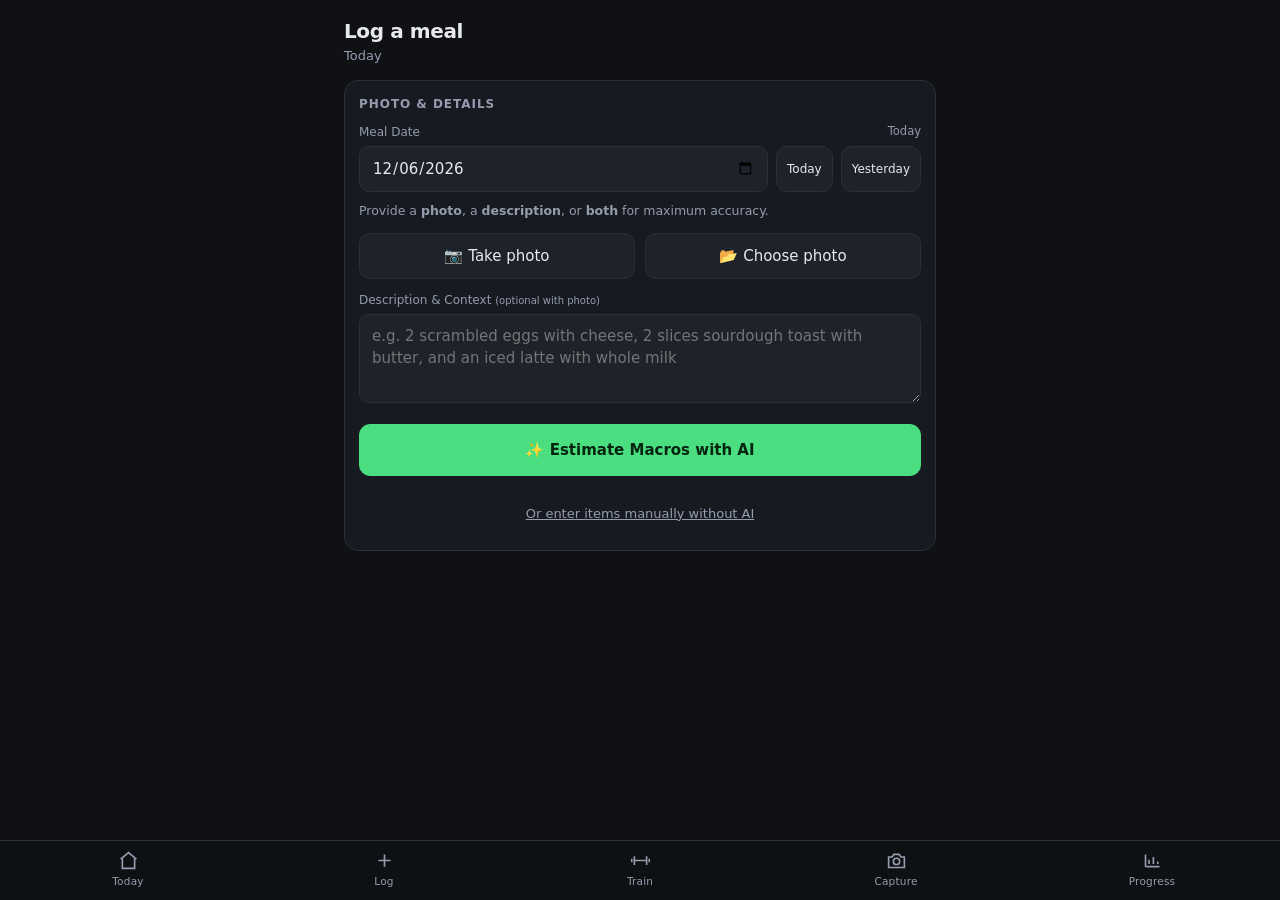
==== static/log.html @ 8b2bbb2f "feat(meals): allow logging, duplicating, and editing meals for past dates" ====
<!DOCTYPE html>
<html lang="en">
<head>
<meta charset="utf-8">
<meta name="viewport" content="width=device-width, initial-scale=1, viewport-fit=cover">
<meta name="theme-color" content="#0f1115">
<title>Log a meal &middot; LocalPulse</title>
<link rel="manifest" href="/manifest.webmanifest">
<link rel="apple-touch-icon" href="/static/icons/apple-touch-icon.png">
<link rel="icon" href="/static/icons/favicon-32.png" sizes="32x32">
<meta name="apple-mobile-web-app-capable" content="yes">
<meta name="apple-mobile-web-app-status-bar-style" content="black-translucent">
<meta name="apple-mobile-web-app-title" content="LocalPulse">
<meta name="mobile-web-app-capable" content="yes">
<link rel="stylesheet" href="/static/css/app.css">
</head>
<body>
<div class="wrap">
  <header class="top">
    <div><h1>Log a meal</h1><div class="date" id="today"></div></div>
  </header>

  <div id="health" class="banner hidden"></div>

  <!-- STEP 1: capture, describe, or both -->
  <section class="card" id="step-capture">
    <h2>Photo &amp; Details</h2>
    <div class="field" style="margin-bottom:14px">
      <label for="meal-date" style="display:flex;justify-content:space-between;align-items:center">
        <span>Meal Date</span>
        <span id="meal-date-badge" class="muted" style="font-size:11.5px;font-weight:normal">Today</span>
      </label>
      <div style="display:flex;gap:8px;align-items:center">
        <input type="date" id="meal-date" style="flex:1">
        <button type="button" class="btn" id="btn-date-today" style="flex:none;font-size:12px;padding:0 10px">Today</button>
        <button type="button" class="btn" id="btn-date-yesterday" style="flex:none;font-size:12px;padding:0 10px">Yesterday</button>
      </div>
    </div>
    <p class="muted" style="font-size:12.5px;margin:-4px 0 12px">
      Provide a <b>photo</b>, a <b>description</b>, or <b>both</b> for maximum accuracy.
    </p>

    <!-- Hidden file inputs -->
    <input type="file" id="file" accept="image/*" capture="environment" class="hidden">
    <input type="file" id="file-lib" accept="image/*" class="hidden">

    <!-- Selected photo thumbnail with remove button -->
    <div id="intake-photo-box" class="hidden" style="position:relative;margin-bottom:12px">
      <img id="intake-photo-thumb" alt="Selected meal photo" style="width:100%;max-height:220px;object-fit:cover;border-radius:10px;border:1px solid var(--line);display:block">
      <button type="button" id="btn-remove-photo" style="position:absolute;top:8px;right:8px;background:rgba(0,0,0,.75);color:#fff;border:0;border-radius:50%;width:28px;height:28px;cursor:pointer;font-size:17px;line-height:1;display:flex;align-items:center;justify-content:center" title="Remove photo">&times;</button>
    </div>

    <!-- Photo intake buttons -->
    <div class="btn-row" id="photo-btns-row" style="margin-bottom:12px">
      <button type="button" class="btn" id="btn-camera">&#128247; Take photo</button>
      <button type="button" class="btn" id="btn-library">&#128194; Choose photo</button>
    </div>

    <div class="field" style="margin-bottom:14px">
      <label for="meal-description">Description &amp; Context <small class="muted">(optional with photo)</small></label>
      <textarea id="meal-description" rows="3" placeholder="e.g. 2 scrambled eggs with cheese, 2 slices sourdough toast with butter, and an iced latte with whole milk" style="width:100%;resize:vertical;font-family:inherit"></textarea>
    </div>

    <button type="button" class="btn btn-primary full" id="btn-analyze-ai" style="padding:14px;font-size:15px">&#x2728; Estimate Macros with AI</button>

    <div style="text-align:center;margin-top:14px">
      <button type="button" id="btn-manual" style="background:none;border:0;color:var(--muted);text-decoration:underline;cursor:pointer;font-size:13px;padding:4px">
        Or enter items manually without AI
      </button>
    </div>
  </section>

  <!-- STEP 2: analysing -->
  <section class="card hidden center" id="step-loading">
    <div class="spinner"></div>
    <div id="loading-text">Analysing your meal&hellip;</div>
    <div class="muted" style="font-size:12px;margin-top:6px" id="loading-sub">
      A cold model load can take a minute the first time.
    </div>
  </section>

  <!-- STEP 3: review + edit before committing -->
  <section class="hidden" id="step-review">
    <div class="card">
      <h2>Review &amp; adjust</h2>
      <img id="preview" alt="Meal photo" class="hidden"
           style="width:100%;border-radius:11px;margin-bottom:12px;max-height:230px;object-fit:cover">
      <div class="field">
        <label for="meal-name">Meal name</label>
        <input id="meal-name" placeholder="Meal">
      </div>
      <div class="field">
        <label for="meal-type">Meal type</label>
        <select id="meal-type">
          <option value="breakfast">Breakfast</option>
          <option value="lunch">Lunch</option>
          <option value="dinner">Dinner</option>
          <option value="snack">Snack</option>
          <option value="other">Other</option>
        </select>
      <div class="field">
        <label for="review-meal-date" style="display:flex;justify-content:space-between;align-items:center">
          <span>Meal Date</span>
          <span id="review-date-badge" class="muted" style="font-size:11.5px;font-weight:normal">Today</span>
        </label>
        <div style="display:flex;gap:8px;align-items:center">
          <input type="date" id="review-meal-date" style="flex:1">
          <button type="button" class="btn" id="btn-review-date-today" style="flex:none;font-size:12px;padding:0 10px">Today</button>
          <button type="button" class="btn" id="btn-review-date-yesterday" style="flex:none;font-size:12px;padding:0 10px">Yesterday</button>
        </div>
      </div>
      <div id="model-notes" class="banner hidden"></div>
    </div>

    <div class="card">
      <div style="display:flex;align-items:center;justify-content:space-between">
        <h2>Items</h2>
        <span id="items-source-badge" class="muted hidden" style="font-size:11px;background:var(--surface-2);border:1px solid var(--line);border-radius:6px;padding:2px 8px">AI Analyzed</span>
      </div>

      <!-- AI Confidence Rating Explanation Banner -->
      <div id="confidence-explainer" class="conf-info-box hidden" role="region" aria-label="AI Confidence Explanation">
        <div style="display:flex;align-items:flex-start;gap:10px">
          <span style="font-size:16px;line-height:1.2">ℹ️</span>
          <div style="flex:1">
            <strong style="color:var(--text);font-size:12.5px;display:block;margin-bottom:3px">What do the High / Medium / Low badges mean?</strong>
            <p style="font-size:12px;color:var(--muted);margin:0 0 8px;line-height:1.4">
              These indicate the AI's <strong>visual recognition certainty</strong> in identifying the ingredient and estimating portion size from your photo &mdash; <strong>not</strong> the healthiness or food quality.
            </p>
            <div class="conf-legend">
              <span class="legend-item"><span class="chip high" style="font-size:9px;padding:1px 5px">High</span> Clear item &amp; distinct size</span>
              <span class="legend-item"><span class="chip medium" style="font-size:9px;padding:1px 5px">Medium</span> Standard dish, approximate portion</span>
              <span class="legend-item"><span class="chip low" style="font-size:9px;padding:1px 5px">Low</span> Mixed/hidden ingredients &mdash; check grams</span>
            </div>
          </div>
        </div>
      </div>

      <div id="items"></div>
      <button class="full" id="btn-add-item">+ Add item</button>
    </div>

    <div class="card">
      <h2>Total</h2>
      <div class="kcal">
        <span class="big" id="t-kcal">0</span>
        <span class="of">kcal</span>
      </div>
      <div class="macros">
        <div class="macro p"><div class="label">Protein</div><div class="val"><span id="t-pro">0</span><span>g</span></div></div>
        <div class="macro c"><div class="label">Carbs</div><div class="val"><span id="t-car">0</span><span>g</span></div></div>
        <div class="macro f"><div class="label">Fat</div><div class="val"><span id="t-fat">0</span><span>g</span></div></div>
      </div>
      <div class="btn-row" style="margin-top:16px">
        <button id="btn-cancel">Discard</button>
        <button class="btn-primary" id="btn-save">Save meal</button>
      </div>
    </div>
  </section>
</div>

<nav class="bottom">
  <a href="/"><svg viewBox="0 0 24 24"><path d="M3 10.5 12 3l9 7.5"/><path d="M5 9.5V21h14V9.5"/></svg>Today</a>
  <a href="/log"><svg viewBox="0 0 24 24"><path d="M12 5v14M5 12h14"/></svg>Log</a>
  <a href="/workout"><svg viewBox="0 0 24 24"><path d="M2 10v4M22 10v4M5 7v10M19 7v10M5 12h14"/></svg>Train</a>
  <a href="/capture"><svg viewBox="0 0 24 24"><path d="M3 8h4l2-3h6l2 3h4v12H3z"/><circle cx="12" cy="13" r="3.6"/></svg>Capture</a>
  <a href="/progress"><svg viewBox="0 0 24 24"><path d="M4 19V5M4 19h16"/><path d="M8 16v-5M13 16V8M18 16v-3"/></svg>Progress</a>
</nav>
<script type="module" src="/static/js/log.js?v=20260928"></script>
</body>
</html>
---- static/css/app.css ----
/* Mobile-first, dark, no external dependencies (works with no internet). */
:root {
  --bg: #0f1115;
  --surface: #171a21;
  --surface-2: #1e222b;
  --line: #2a2f3a;
  --text: #e7e9ee;
  --muted: #949cad;
  --accent: #4ade80;
  --accent-dim: #1c3b2a;
  --protein: #60a5fa;
  --carbs: #fbbf24;
  --fat: #f472b6;
  --danger: #f87171;
  --radius: 14px;
  --tap: 46px; /* minimum comfortable touch target */
}

* { box-sizing: border-box; -webkit-tap-highlight-color: transparent; }

img { max-width: 100%; height: auto; }

body {
  margin: 0;
  background: var(--bg);
  color: var(--text);
  font: 15px/1.5 system-ui, -apple-system, "Segoe UI", Roboto, sans-serif;
  padding-bottom: calc(76px + env(safe-area-inset-bottom));
  overscroll-behavior-y: contain;
}

.wrap { max-width: 620px; margin: 0 auto; padding: 16px 14px 8px; }

header.top {
  display: flex; align-items: center; justify-content: space-between;
  gap: 10px; margin-bottom: 14px; flex-wrap: wrap;
}
header.top h1 { font-size: 20px; margin: 0; letter-spacing: -0.02em; }
header.top .date { color: var(--muted); font-size: 13px; }

.card {
  background: var(--surface);
  border: 1px solid var(--line);
  border-radius: var(--radius);
  padding: 14px;
  margin-bottom: 12px;
}
.card h2 {
  font-size: 12px; text-transform: uppercase; letter-spacing: 0.08em;
  color: var(--muted); margin: 0 0 10px;
}

/* --- calorie headline --- */
.kcal { display: flex; align-items: baseline; gap: 8px; }
.kcal .big { font-size: 40px; font-weight: 650; letter-spacing: -0.03em; }
.kcal .of { color: var(--muted); font-size: 15px; }
.kcal .left { margin-left: auto; font-size: 13px; color: var(--muted); text-align: right; }
.kcal .left b { display: block; color: var(--text); font-size: 17px; }

.bar { height: 8px; background: var(--surface-2); border-radius: 99px; overflow: hidden; margin-top: 10px; }
.bar > i { display: block; height: 100%; background: var(--accent); border-radius: 99px; transition: width .35s ease; }
.bar.over > i { background: var(--danger); }

/* --- macros --- */
.macros { display: grid; grid-template-columns: repeat(3, 1fr); gap: 10px; margin-top: 14px; }
.macro .label { font-size: 11px; color: var(--muted); text-transform: uppercase; letter-spacing: .06em; }
.macro .val { font-size: 17px; font-weight: 600; margin: 2px 0 5px; }
.macro .val span { font-size: 12px; color: var(--muted); font-weight: 400; }
.macro .bar { height: 5px; margin-top: 0; }
.macro.p .bar > i { background: var(--protein); }
.macro.c .bar > i { background: var(--carbs); }
.macro.f .bar > i { background: var(--fat); }

/* --- chart --- */
.chart { display: flex; align-items: flex-end; gap: 3px; height: 92px; }
.chart .col { flex: 1; display: flex; flex-direction: column; justify-content: flex-end; height: 100%; gap: 3px; }
.chart .col i { display: block; background: var(--accent-dim); border-radius: 3px 3px 0 0; min-height: 2px; }
.chart .col.has i { background: var(--accent); }
.chart .col.over i { background: var(--danger); }
.chart .col em { font-style: normal; font-size: 9px; color: var(--muted); text-align: center; }
.chart-foot { display: flex; justify-content: space-between; color: var(--muted); font-size: 12px; margin-top: 10px; }

/* --- meal list --- */
.meal { border-top: 1px solid var(--line); padding: 11px 0; display: flex; gap: 11px; align-items: center; }
.meal:first-of-type { border-top: 0; }
.meal img { width: 48px; height: 48px; border-radius: 9px; object-fit: cover; flex: none; background: var(--surface-2); }
.meal .info { flex: 1; min-width: 0; }
.meal .info b { display: block; font-weight: 550; white-space: nowrap; overflow: hidden; text-overflow: ellipsis; }
.meal .info small {
  color: var(--muted); font-size: 12px;
  display: block; white-space: nowrap; overflow: hidden; text-overflow: ellipsis;
}
.meal .thumb-none {
  width: 48px; height: 48px; border-radius: 9px; flex: none;
  background: var(--surface-2); display: flex; align-items: center;
  justify-content: center; font-size: 20px; filter: grayscale(.35); opacity: .85;
}
.meal .kc { font-weight: 600; font-variant-numeric: tabular-nums; }
.meal .del {
  background: none; border: 0; color: var(--muted); font-size: 20px;
  width: 34px; height: 34px; cursor: pointer; flex: none;
}
.meal .del:active { color: var(--danger); }

/* --- buttons --- */
button, .btn {
  font: inherit; border-radius: 11px; border: 1px solid var(--line);
  background: var(--surface-2); color: var(--text);
  min-height: var(--tap); padding: 0 16px; cursor: pointer;
  display: inline-flex; align-items: center; justify-content: center; gap: 8px;
  text-decoration: none;
}
button:active, .btn:active { transform: scale(.985); }
button:disabled { opacity: .5; cursor: not-allowed; }
.btn-primary { background: var(--accent); border-color: var(--accent); color: #06240f; font-weight: 600; }
.btn-danger { color: var(--danger); }
.btn-row { display: flex; gap: 10px; }
.btn-row > * { flex: 1; }
.full { width: 100%; }

/* --- forms --- */
input, select, textarea {
  font: inherit; width: 100%; background: var(--surface-2); color: var(--text);
  border: 1px solid var(--line); border-radius: 10px; padding: 10px 12px;
  min-height: var(--tap);
}
input:focus, select:focus, textarea:focus { outline: 2px solid var(--accent); outline-offset: -1px; }
label { display: block; font-size: 12px; color: var(--muted); margin-bottom: 5px; }
.field { margin-bottom: 12px; }
/* Numeric inputs are narrow and right-aligned so grams/macros stay scannable. */
input[type=number] { text-align: right; font-variant-numeric: tabular-nums; }
input[type=number]::-webkit-outer-spin-button,
input[type=number]::-webkit-inner-spin-button { -webkit-appearance: none; margin: 0; }

/* --- editable item rows --- */
.item { background: var(--surface-2); border: 1px solid var(--line); border-radius: 12px; padding: 11px; margin-bottom: 10px; }
.item .row1 { display: flex; gap: 8px; align-items: center; margin-bottom: 9px; }
.item .row1 input { flex: 1; }
.item .grid { display: grid; grid-template-columns: repeat(5, 1fr); gap: 6px; }
.item .grid label { font-size: 10px; letter-spacing: .04em; }
.item .grid input { padding: 8px 6px; min-height: 40px; font-size: 14px; }
.item .basis { font-size: 11px; color: var(--muted); margin-top: 8px; line-height: 1.4; }
.chip {
  font-size: 10px; padding: 3px 7px; border-radius: 99px; text-transform: uppercase;
  letter-spacing: .05em; background: var(--surface); border: 1px solid var(--line); color: var(--muted);
}
.chip.low { color: var(--danger); border-color: #4a2626; }
.chip.high { color: var(--accent); border-color: var(--accent-dim); }
.chip[role="button"] {
  cursor: pointer;
  user-select: none;
  transition: transform 0.1s ease, border-color 0.15s ease, background 0.15s ease;
}
.chip[role="button"]:hover {
  border-color: var(--muted);
  background: var(--surface-2);
}
.chip[role="button"]:active {
  transform: scale(0.95);
}

/* --- AI Confidence Explanation Box --- */
.conf-info-box {
  background: var(--surface-2);
  border: 1px solid var(--line);
  border-radius: 10px;
  padding: 12px;
  margin-bottom: 14px;
}
.conf-legend {
  display: flex;
  flex-wrap: wrap;
  gap: 10px 16px;
  margin-top: 6px;
  font-size: 11px;
  color: var(--muted);
}
.conf-legend .legend-item {
  display: inline-flex;
  align-items: center;
  gap: 5px;
}

/* --- nav --- */
nav.bottom {
  position: fixed; left: 0; right: 0; bottom: 0; z-index: 50;
  display: grid; grid-template-columns: repeat(5, 1fr);
  background: rgba(15,17,21,.94); backdrop-filter: blur(12px);
  border-top: 1px solid var(--line);
  padding-bottom: env(safe-area-inset-bottom);
}
nav.bottom a {
  padding: 9px 0 10px; text-align: center; text-decoration: none;
  color: var(--muted); font-size: 10.5px; letter-spacing: .02em;
}
nav.bottom a svg { display: block; margin: 0 auto 3px; width: 21px; height: 21px; stroke: currentColor; fill: none; stroke-width: 1.9; }
nav.bottom a.active { color: var(--accent); }

/* --- banners --- */
.banner {
  border-radius: 11px; padding: 11px 13px; margin-bottom: 12px; font-size: 13px;
  border: 1px solid var(--line); background: var(--surface); line-height: 1.45;
}
.banner.warn { border-color: #4a3a1a; background: #221c10; color: #f4d58a; }
.banner.err { border-color: #4a2626; background: #241414; color: #f9b4b4; }
.banner code { background: rgba(255,255,255,.08); padding: 1px 5px; border-radius: 4px; font-size: 12px; }
.hidden { display: none !important; }
.muted { color: var(--muted); }
.empty { color: var(--muted); text-align: center; padding: 26px 10px; font-size: 14px; }
.center { text-align: center; }

/* --- spinner --- */
.spinner {
  width: 30px; height: 30px; border: 3px solid var(--line);
  border-top-color: var(--accent); border-radius: 50%;
  animation: spin .8s linear infinite; margin: 0 auto 12px;
}
@keyframes spin { to { transform: rotate(360deg); } }

/* --- toast --- */
#toast {
  position: fixed; left: 50%; bottom: 92px; transform: translateX(-50%) translateY(14px);
  background: var(--surface-2); border: 1px solid var(--line); color: var(--text);
  padding: 11px 17px; border-radius: 11px; font-size: 14px; z-index: 100;
  opacity: 0; pointer-events: none; transition: all .22s ease; max-width: 90vw; text-align: center;
}
#toast.show { opacity: 1; transform: translateX(-50%) translateY(0); }
#toast.err { border-color: #4a2626; color: #f9b4b4; }

/* ============ camera ============ */
body.cam { padding: 0; background: #000; overflow: hidden; }
.stage { position: fixed; inset: 0; background: #000; }
.stage video, .stage img.ghost, .stage canvas.grid {
  position: absolute; inset: 0; width: 100%; height: 100%; object-fit: cover;
}
.stage img.ghost { opacity: .35; pointer-events: none; z-index: 2; }
.stage .guides { position: absolute; inset: 0; z-index: 3; pointer-events: none; }
.stage .guides span { position: absolute; background: rgba(255,255,255,.22); }
.stage .guides span.v { top: 0; bottom: 0; width: 1px; }
.stage .guides span.h { left: 0; right: 0; height: 1px; }

.cam-top {
  position: absolute; top: 0; left: 0; right: 0; z-index: 10;
  padding: calc(12px + env(safe-area-inset-top)) 14px 12px;
  background: linear-gradient(rgba(0,0,0,.72), transparent);
  display: flex; align-items: center; gap: 10px;
}
.cam-top .pose { font-weight: 600; font-size: 16px; color: #fff; }
.cam-top .sub { font-size: 11.5px; color: rgba(255,255,255,.62); }
.cam-top a.x { margin-left: auto; color: #fff; text-decoration: none; font-size: 26px; line-height: 1; padding: 4px 8px; }

.cam-bottom {
  position: absolute; bottom: 0; left: 0; right: 0; z-index: 10;
  padding: 16px 18px calc(20px + env(safe-area-inset-bottom));
  background: linear-gradient(transparent, rgba(0,0,0,.8) 42%);
}
.opacity-row { display: flex; align-items: center; gap: 11px; margin-bottom: 16px; color: #fff; font-size: 11.5px; }
.opacity-row input[type=range] {
  flex: 1; min-height: 0; padding: 0; background: none; border: 0;
  -webkit-appearance: none; appearance: none; height: 26px;
}
.opacity-row input[type=range]::-webkit-slider-runnable-track { height: 3px; background: rgba(255,255,255,.35); border-radius: 99px; }
.opacity-row input[type=range]::-webkit-slider-thumb {
  -webkit-appearance: none; width: 24px; height: 24px; border-radius: 50%;
  background: #fff; margin-top: -10.5px; border: 0;
}
.opacity-row input[type=range]::-moz-range-track { height: 3px; background: rgba(255,255,255,.35); border-radius: 99px; }
.opacity-row input[type=range]::-moz-range-thumb { width: 24px; height: 24px; border-radius: 50%; background: #fff; border: 0; }

.shutter-row { display: flex; align-items: center; justify-content: space-between; }
.shutter {
  width: 74px; height: 74px; border-radius: 50%; background: #fff; border: 4px solid rgba(255,255,255,.35);
  padding: 0; flex: none; min-height: 0;
}
.shutter:active { transform: scale(.93); }
.shutter:disabled { opacity: .55; }
.icon-btn {
  width: 50px; height: 50px; border-radius: 50%; min-height: 0; padding: 0; flex: none;
  background: rgba(255,255,255,.14); border: 0; color: #fff; font-size: 19px;
}
.cam-msg {
  position: absolute; inset: 0; z-index: 20; display: flex; align-items: center; justify-content: center;
  background: rgba(0,0,0,.9); padding: 26px; text-align: center; color: var(--text);
}
.cam-msg .inner { max-width: 340px; }

/* --- photo review & retake overlay --- */
.cam-review {
  position: absolute; inset: 0; z-index: 15; background: #000;
  display: flex; flex-direction: column; justify-content: space-between;
}
.review-top {
  position: absolute; top: 0; left: 0; right: 0; z-index: 2;
  padding: calc(12px + env(safe-area-inset-top)) 14px 12px;
  background: linear-gradient(rgba(0,0,0,.78), transparent);
  display: flex; align-items: center; justify-content: space-between;
}
.review-top .pose { font-weight: 600; font-size: 16px; color: #fff; }
.review-top .sub { font-size: 11.5px; color: rgba(255,255,255,.68); }
.review-preview-wrap {
  position: absolute; inset: 0; display: flex; align-items: center; justify-content: center;
  overflow: hidden; background: #000;
}
.review-img {
  width: 100%; height: 100%; object-fit: cover;
  transition: transform .22s cubic-bezier(0.2, 0, 0, 1);
}
.review-bottom {
  position: absolute; bottom: 0; left: 0; right: 0; z-index: 2;
  padding: 16px 14px calc(20px + env(safe-area-inset-bottom));
  background: linear-gradient(transparent, rgba(0,0,0,.88) 32%);
}
.review-row {
  display: flex; align-items: center; justify-content: space-between; gap: 8px;
}
.review-btn {
  width: auto; height: 46px; border-radius: 12px; padding: 0 12px;
  font-size: 13px; font-weight: 550; display: inline-flex; align-items: center; justify-content: center; gap: 5px;
  background: rgba(255,255,255,.16); backdrop-filter: blur(8px);
  -webkit-backdrop-filter: blur(8px); border: 1px solid rgba(255,255,255,.22); color: #fff;
}
.review-btn:active { background: rgba(255,255,255,.28); transform: scale(.96); }
.btn-keep {
  flex: 1; height: 46px; border-radius: 12px; font-size: 14px; font-weight: 600;
  display: flex; align-items: center; justify-content: center;
}

/* --- transparent countdown for live ghost alignment --- */
.cam-countdown {
  position: absolute; inset: 0; z-index: 25; display: flex; align-items: center; justify-content: center;
  background: transparent; pointer-events: none;
}
.countdown-badge {
  width: 110px; height: 110px; border-radius: 50%;
  background: rgba(0, 0, 0, 0.45); backdrop-filter: blur(4px); -webkit-backdrop-filter: blur(4px);
  border: 3px solid rgba(255, 255, 255, 0.85);
  box-shadow: 0 4px 24px rgba(0, 0, 0, 0.6), inset 0 0 16px rgba(0, 0, 0, 0.3);
  display: flex; align-items: center; justify-content: center;
  animation: countdownPop 1s cubic-bezier(0.175, 0.885, 0.32, 1.275) infinite;
}
.countdown-badge span {
  font-size: 64px; font-weight: 700; color: #fff; line-height: 1;
  text-shadow: 0 2px 10px rgba(0, 0, 0, 0.9);
}
@keyframes countdownPop {
  0% { transform: scale(1.18); opacity: 0.95; }
  50% { transform: scale(1.0); opacity: 1; }
  100% { transform: scale(0.96); opacity: 0.85; }
}
.flash { position: absolute; inset: 0; background: #fff; opacity: 0; z-index: 30; pointer-events: none; }
.flash.fire { animation: flash .35s ease; }
@keyframes flash { 0% { opacity: .85; } 100% { opacity: 0; } }

/* --- progress gallery --- */
.gallery {
  display: grid;
  grid-template-columns: repeat(2, minmax(0, 1fr));
  gap: 10px;
}
.gallery.cols-3 {
  grid-template-columns: repeat(3, minmax(0, 1fr));
}
@media (max-width: 420px) {
  .gallery.cols-3 {
    grid-template-columns: repeat(auto-fit, minmax(100px, 1fr));
  }
}
.gallery figure {
  margin: 0;
  min-width: 0;
  display: flex;
  flex-direction: column;
}
.gallery figure a {
  display: block;
  width: 100%;
  border-radius: 10px;
  overflow: hidden;
  background: var(--surface-2);
}
.gallery img {
  display: block;
  width: 100%;
  aspect-ratio: 3 / 4;
  max-height: min(75vh, 380px);
  object-fit: cover;
  border-radius: 10px;
  background: var(--surface-2);
  border: 1px solid var(--line);
  transition: transform .2s ease, border-color .2s ease;
}
.gallery figure a:hover img {
  border-color: var(--accent);
  transform: scale(1.02);
}
.gallery figcaption {
  font-size: 11.5px;
  color: var(--muted);
  margin-top: 6px;
  display: flex;
  align-items: center;
  justify-content: space-between;
  padding: 0 2px;
  line-height: 1.3;
}
.gallery figcaption span {
  white-space: nowrap;
  overflow: hidden;
  text-overflow: ellipsis;
  text-transform: capitalize;
}
.gallery-placeholder {
  display: flex;
  flex-direction: column;
  align-items: center;
  justify-content: center;
  aspect-ratio: 3 / 4;
  max-height: min(75vh, 380px);
  border-radius: 10px;
  border: 1px dashed var(--line);
  background: rgba(255, 255, 255, 0.02);
  color: var(--muted);
  text-align: center;
  padding: 12px;
  gap: 4px;
}
.gallery-placeholder-icon {
  font-size: 22px;
  line-height: 1;
  opacity: 0.7;
  margin-bottom: 2px;
}
.gallery-placeholder-title {
  font-size: 12px;
  font-weight: 600;
  color: var(--text);
  text-transform: capitalize;
}
.gallery-placeholder-sub {
  font-size: 10.5px;
  color: var(--muted);
}
.btn-rotate-photo {
  background: var(--surface-2); border: 1px solid var(--line); border-radius: 6px;
  color: var(--text); font-size: 13px; width: 26px; height: 24px; cursor: pointer;
  display: inline-flex; align-items: center; justify-content: center; padding: 0; line-height: 1;
  flex: none; margin-left: 6px;
}
.btn-rotate-photo:hover { background: var(--line); }
.btn-rotate-photo:active { transform: scale(0.92); }

/* --- compare slider & panes --- */
.compare {
  position: relative;
  width: 100%;
  aspect-ratio: 3 / 4;
  border-radius: var(--radius);
  overflow: hidden;
  background: var(--surface-2);
  border: 1px solid var(--line);
  user-select: none;
  -webkit-user-select: none;
  touch-action: pan-y;
}
.compare-pane {
  position: absolute;
  inset: 0;
  width: 100%;
  height: 100%;
  overflow: hidden;
}
.compare-pane.after {
  -webkit-clip-path: inset(0 0 0 var(--split, 50%));
  clip-path: inset(0 0 0 var(--split, 50%));
  will-change: clip-path, -webkit-clip-path;
}
.compare img {
  position: absolute;
  inset: 0;
  width: 100%;
  height: 100%;
  object-fit: cover;
  pointer-events: none;
}
.compare-pane.after img {
  transform-origin: center center;
  transform: translate(var(--after-x, 0px), var(--after-y, 0px)) scale(var(--after-scale, 1));
  will-change: transform;
}
.compare.align-mode {
  border-color: var(--accent);
  box-shadow: 0 0 0 1px var(--accent);
}
.align-pan-overlay {
  display: none;
  position: absolute;
  inset: 0;
  z-index: 7;
  touch-action: none;
  cursor: grab;
}
.compare.align-mode .align-pan-overlay {
  display: block;
}
.compare.align-mode .align-pan-overlay:active {
  cursor: grabbing;
}
.compare .handle {
  position: absolute;
  top: 0;
  bottom: 0;
  width: 2px;
  background: #fff;
  left: var(--split, 50%);
  pointer-events: none;
  z-index: 5;
}
.compare .handle::after {
  content: '';
  position: absolute;
  top: 50%;
  left: 50%;
  transform: translate(-50%, -50%);
  width: 32px;
  height: 32px;
  border-radius: 50%;
  background: #fff;
  box-shadow: 0 2px 8px rgba(0,0,0,0.5);
}
.compare input[type=range] {
  position: absolute;
  inset: auto 0 0 0;
  width: 100%;
  opacity: 0;
  height: 100%;
  margin: 0;
  padding: 0;
  min-height: 0;
  cursor: ew-resize;
  z-index: 6;
}
.compare.align-mode input[type=range] {
  pointer-events: none;
}

/* Alignment Toolbar */
.align-toolbar {
  margin-top: 10px;
  background: var(--surface-2);
  border: 1px solid var(--line);
  border-radius: 12px;
  padding: 12px;
}
.align-toolbar-header {
  display: flex;
  align-items: center;
  justify-content: space-between;
  margin-bottom: 10px;
}
.align-toolbar-title {
  font-size: 12px;
  font-weight: 600;
  color: var(--text);
  display: flex;
  align-items: center;
  gap: 6px;
}
.align-badge {
  font-size: 10px;
  background: var(--surface);
  border: 1px solid var(--line);
  padding: 2px 7px;
  border-radius: 99px;
  color: var(--accent);
  font-weight: 600;
}
.align-controls-grid {
  display: grid;
  grid-template-columns: 1fr auto;
  gap: 12px;
  align-items: center;
}
.align-slider-wrap {
  display: flex;
  flex-direction: column;
  gap: 4px;
}
.align-slider-wrap label {
  font-size: 11px;
  color: var(--muted);
  display: flex;
  justify-content: space-between;
  margin-bottom: 2px;
}
.align-slider-row {
  display: flex;
  align-items: center;
  gap: 6px;
}
.align-slider-row input[type=range] {
  flex: 1;
  min-height: 0;
  height: 28px;
  padding: 0;
  background: transparent;
}
.align-step-btn {
  width: 28px;
  height: 28px;
  min-height: 0;
  padding: 0;
  border-radius: 6px;
  font-size: 14px;
  font-weight: 600;
  display: inline-flex;
  align-items: center;
  justify-content: center;
  background: var(--surface);
  border: 1px solid var(--line);
  color: var(--text);
  cursor: pointer;
}
.align-step-btn:active {
  background: var(--line);
  transform: scale(0.94);
}
.align-nudge-pad {
  display: grid;
  grid-template-columns: repeat(3, 30px);
  grid-template-rows: repeat(3, 30px);
  gap: 3px;
  justify-items: center;
  align-items: center;
}
.nudge-btn {
  width: 30px;
  height: 30px;
  min-height: 0;
  padding: 0;
  border-radius: 6px;
  font-size: 12px;
  background: var(--surface);
  border: 1px solid var(--line);
  color: var(--text);
  display: flex;
  align-items: center;
  justify-content: center;
  cursor: pointer;
}
.nudge-btn:active {
  background: var(--line);
  transform: scale(0.92);
}
.nudge-btn.up { grid-column: 2; grid-row: 1; }
.nudge-btn.left { grid-column: 1; grid-row: 2; }
.nudge-btn.center-dot {
  grid-column: 2; grid-row: 2;
  font-size: 9px;
  color: var(--muted);
  border: none;
  background: transparent;
  pointer-events: none;
}
.nudge-btn.right { grid-column: 3; grid-row: 2; }
.nudge-btn.down { grid-column: 2; grid-row: 3; }

.align-actions-row {
  display: flex;
  gap: 8px;
  margin-top: 10px;
  padding-top: 10px;
  border-top: 1px solid rgba(255,255,255,0.06);
}
.align-action-btn {
  flex: 1;
  font-size: 12px;
  min-height: 34px;
  padding: 0 10px;
  border-radius: 8px;
  cursor: pointer;
}


/* --- profile badge & switcher --- */
.profile-pill {
  display: inline-flex; align-items: center; gap: 7px;
  background: var(--surface-2); border: 1px solid var(--line);
  padding: 4px 10px 4px 4px; border-radius: 99px; cursor: pointer;
  color: var(--text); font-size: 13px; font-weight: 500;
  transition: background .2s ease;
}
.profile-pill:hover { background: var(--line); }
.avatar-circle {
  width: 24px; height: 24px; border-radius: 50%;
  display: flex; align-items: center; justify-content: center;
  font-size: 11px; font-weight: 700; color: #fff; flex: none;
}
.avatar-circle.lg { width: 40px; height: 40px; font-size: 16px; }

/* --- modal dialogs --- */
.modal-overlay {
  position: fixed; inset: 0; background: rgba(0,0,0,.75);
  backdrop-filter: blur(4px); z-index: 100;
  display: flex; align-items: center; justify-content: center; padding: 14px;
}
.modal-overlay.hidden { display: none; }
.modal-card {
  background: var(--surface); border: 1px solid var(--line);
  border-radius: var(--radius); width: 100%; max-width: 480px;
  max-height: 90vh; overflow-y: auto; padding: 18px; box-shadow: 0 10px 30px rgba(0,0,0,.6);
}
.modal-head {
  display: flex; align-items: center; justify-content: space-between;
  margin-bottom: 14px; padding-bottom: 10px; border-bottom: 1px solid var(--line);
}
.modal-head h3 { margin: 0; font-size: 17px; font-weight: 600; }
.modal-close {
  background: none; border: 0; color: var(--muted); font-size: 24px;
  cursor: pointer; padding: 0 4px; line-height: 1;
}

/* --- profile list items --- */
.profile-item {
  display: flex; align-items: center; gap: 10px;
  padding: 10px; border-radius: 10px; border: 1px solid var(--line);
  margin-bottom: 8px; background: var(--surface-2); cursor: pointer;
}
.profile-item.active {
  border-color: var(--accent); background: var(--accent-dim);
}
.profile-item .p-info { flex: 1; min-width: 0; }
.profile-item .p-info b { display: block; font-size: 14px; }
.profile-item .p-info small { color: var(--muted); font-size: 12px; }

/* --- color pills --- */
.color-picker { display: flex; gap: 8px; margin-top: 6px; }
.color-opt {
  width: 28px; height: 28px; border-radius: 50%; cursor: pointer;
  border: 2px solid transparent; transition: transform .15s ease;
}
.color-opt.selected { border-color: #fff; transform: scale(1.15); }

/* --- goal presets & calculator --- */
.presets-row { display: grid; grid-template-columns: repeat(3, 1fr); gap: 6px; margin: 10px 0; }
.preset-btn {
  background: var(--surface-2); border: 1px solid var(--line);
  color: var(--text); padding: 8px 4px; border-radius: 8px;
  font-size: 12px; text-align: center; cursor: pointer;
}
.preset-btn.active { background: var(--accent); color: #000; font-weight: 600; border-color: var(--accent); }

/* --- weight widget --- */
.weight-row { display: flex; align-items: baseline; gap: 8px; }
.weight-row .big { font-size: 32px; font-weight: 650; }
.weight-row .unit { color: var(--muted); font-size: 15px; }
.weight-row .delta { margin-left: auto; font-size: 13px; color: var(--muted); text-align: right; }
.weight-row .delta b { display: block; font-size: 15px; }
.weight-row .delta b.down { color: var(--accent); }
.weight-row .delta b.up { color: var(--danger); }

/* --- meal action buttons --- */
.meal-btns { display: flex; gap: 6px; align-items: center; margin-left: auto; }
.meal-btn {
  background: var(--surface-2); border: 1px solid var(--line);
  color: var(--muted); font-size: 11px; padding: 4px 7px;
  border-radius: 6px; cursor: pointer; white-space: nowrap;
}
.meal-btn:hover { color: var(--text); border-color: var(--muted); }

/* --- nutrition knowledge & explainer modal --- */
.knowledge-snapshot-pill {
  background: var(--surface-2); border: 1px solid var(--line);
  border-radius: 10px; padding: 9px 12px; margin-bottom: 12px;
  font-size: 12px; color: var(--text); display: flex; flex-wrap: wrap; gap: 8px; align-items: center;
}
.knowledge-snapshot-pill b { color: var(--accent); }
.km-tabs {
  display: grid; grid-template-columns: 1fr 1fr; gap: 6px;
  background: var(--surface-2); padding: 3px; border-radius: 10px;
  margin-bottom: 14px; border: 1px solid var(--line);
}
.km-tab {
  background: transparent; border: 0; padding: 8px 12px;
  font-size: 13px; font-weight: 500; color: var(--muted);
  border-radius: 7px; cursor: pointer; min-height: 0;
}
.km-tab.active { background: var(--surface); color: var(--text); font-weight: 600; box-shadow: 0 1px 3px rgba(0,0,0,.3); }

.km-section { min-height: 120px; }
.km-loading {
  display: flex; flex-direction: column; align-items: center; justify-content: center;
  gap: 12px; padding: 28px 0; color: var(--muted); font-size: 13px; text-align: center;
}
.spinner {
  width: 24px; height: 24px; border: 3px solid var(--line);
  border-top-color: var(--accent); border-radius: 50%;
  animation: spin .8s linear infinite;
}
@keyframes spin { to { transform: rotate(360deg); } }

.km-markdown {
  font-size: 13.5px; line-height: 1.6; color: var(--text);
}
.km-markdown h3 { font-size: 15px; margin: 12px 0 6px; color: #fff; }
.km-markdown h4 { font-size: 14px; margin: 12px 0 4px; color: var(--accent); }
.km-markdown p { margin: 6px 0 10px; }
.km-markdown ul { margin: 4px 0 10px 18px; padding: 0; }
.km-markdown li { margin-bottom: 4px; }
.km-markdown strong, .km-markdown b { color: #fff; }

.km-sources {
  margin-top: 14px; padding-top: 10px; border-top: 1px solid var(--line);
  display: flex; flex-wrap: wrap; gap: 6px; align-items: center;
}
.km-source-tag {
  font-size: 11px; padding: 3px 8px; border-radius: 99px;
  background: var(--surface-2); border: 1px solid var(--line); color: var(--muted);
}

.km-chips-label { font-size: 12px; color: var(--muted); margin-bottom: 6px; }
.km-chips { display: flex; flex-wrap: wrap; gap: 6px; margin-bottom: 12px; }
.km-chip {
  background: var(--surface-2); border: 1px solid var(--line);
  color: var(--text); font-size: 11.5px; padding: 5px 9px;
  border-radius: 8px; cursor: pointer; min-height: 0;
  transition: border-color .15s ease, background .15s ease;
}
.km-chip:hover { border-color: var(--accent); background: var(--surface); }

.km-qa-thread { display: flex; flex-direction: column; gap: 12px; margin-top: 10px; }
.km-qa-item {
  background: var(--surface-2); border: 1px solid var(--line);
  border-radius: 12px; padding: 12px;
}
.km-qa-q {
  font-size: 13px; font-weight: 600; color: #fff; margin-bottom: 8px;
  display: flex; align-items: baseline; gap: 6px;
}
.km-qa-q::before { content: 'Q:'; color: var(--accent); font-weight: 700; }
.km-qa-a { font-size: 13px; line-height: 1.55; color: var(--text); }
.km-qa-a p { margin: 6px 0; }
.km-qa-a ul { margin: 4px 0 6px 18px; padding: 0; }
.km-qa-meta {
  margin-top: 8px; padding-top: 6px; border-top: 1px solid rgba(255,255,255,.07);
  display: flex; gap: 6px; flex-wrap: wrap; font-size: 11px; color: var(--muted);
}

/* --- food component icon badge --- */
.food-icon-badge {
  display: inline-flex;
  align-items: center;
  justify-content: center;
  font-size: 15px;
  line-height: 1;
  width: 26px;
  height: 26px;
  border-radius: 6px;
  background: var(--surface);
  border: 1px solid var(--line);
  flex: none;
  user-select: none;
}

/* --- segmented control --- */
.seg-ctrl {
  display: inline-flex;
  background: var(--surface-2);
  border: 1px solid var(--line);
  border-radius: 99px;
  padding: 3px;
  gap: 3px;
}
.seg-btn {
  border: 0;
  background: transparent;
  color: var(--muted);
  font-size: 12px;
  font-weight: 550;
  padding: 6px 14px;
  border-radius: 99px;
  cursor: pointer;
  min-height: 0;
  transition: all .15s ease;
  line-height: 1.2;
}
.seg-btn.active {
  background: var(--accent);
  color: #06240f;
  font-weight: 600;
}

/* --- weight progress card & SVG chart --- */
.weight-header-row {
  display: flex;
  align-items: center;
  justify-content: space-between;
  margin-bottom: 12px;
  flex-wrap: wrap;
  gap: 8px;
}
.range-pills {
  display: inline-flex;
  background: var(--surface-2);
  border: 1px solid var(--line);
  border-radius: 8px;
  padding: 2px;
  gap: 2px;
}
.range-pill {
  border: 0;
  background: transparent;
  color: var(--muted);
  font-size: 11px;
  font-weight: 600;
  padding: 4px 9px;
  border-radius: 6px;
  cursor: pointer;
  min-height: 0;
  transition: all .15s ease;
}
.range-pill.active {
  background: var(--accent);
  color: #06240f;
}

.weight-stats-grid {
  display: grid;
  grid-template-columns: repeat(3, 1fr);
  gap: 8px;
  margin-bottom: 12px;
}
.weight-stat-box {
  background: var(--surface-2);
  border: 1px solid var(--line);
  border-radius: 10px;
  padding: 8px 10px;
}
.weight-stat-box .lbl {
  font-size: 10px;
  color: var(--muted);
  text-transform: uppercase;
  letter-spacing: .05em;
  margin-bottom: 3px;
}
.weight-stat-box .val {
  font-size: 16px;
  font-weight: 650;
  font-variant-numeric: tabular-nums;
  display: flex;
  align-items: baseline;
  gap: 2px;
}
.weight-stat-box .val small {
  font-size: 11px;
  color: var(--muted);
  font-weight: 400;
}
.weight-stat-box .val.down { color: var(--accent); }
.weight-stat-box .val.up { color: var(--danger); }

.weight-chart-container {
  position: relative;
  width: 100%;
  background: var(--surface-2);
  border: 1px solid var(--line);
  border-radius: 12px;
  padding: 10px 8px 8px;
  overflow: hidden;
}
.weight-svg {
  width: 100%;
  height: 190px;
  display: block;
  touch-action: none;
}
.chart-tooltip {
  position: absolute;
  top: 8px;
  left: 10px;
  background: rgba(15, 17, 21, 0.94);
  border: 1px solid var(--line);
  border-radius: 8px;
  padding: 4px 8px;
  font-size: 11.5px;
  line-height: 1.4;
  pointer-events: none;
  backdrop-filter: blur(8px);
  -webkit-backdrop-filter: blur(8px);
  box-shadow: 0 4px 12px rgba(0,0,0,0.5);
  display: flex;
  gap: 8px;
  align-items: center;
  transition: opacity .15s ease;
}
.chart-tooltip.hidden {
  opacity: 0;
  pointer-events: none;
}
.chart-tooltip .tt-date { color: var(--muted); font-weight: 500; }
.chart-tooltip .tt-val { font-weight: 650; color: var(--text); }
.chart-tooltip .tt-avg { color: var(--accent); font-weight: 600; }

.chart-legend {
  display: flex;
  justify-content: flex-end;
  align-items: center;
  gap: 12px;
  font-size: 11px;
  color: var(--muted);
  margin-top: 6px;
  padding: 0 4px;
}
.chart-legend-item {
  display: inline-flex;
  align-items: center;
  gap: 5px;
}
.chart-legend-line {
  width: 12px;
  height: 2.5px;
  border-radius: 2px;
}
.chart-legend-dot {
  width: 6px;
  height: 6px;
  border-radius: 50%;
}

/* --- customize dates details toggle --- */
details.compare-customize {
  margin-top: 12px;
  background: var(--surface-2);
  border: 1px solid var(--line);
  border-radius: 10px;
  padding: 8px 12px;
}
details.compare-customize summary {
  font-size: 12px;
  font-weight: 550;
  color: var(--muted);
  cursor: pointer;
  user-select: none;
}
details.compare-customize summary:hover {
  color: var(--text);
}
details.compare-customize[open] summary {
  margin-bottom: 10px;
  color: var(--text);
}

/* ==========================================================================
   WORKOUT & EQUIPMENT ARSENAL STYLES
   ========================================================================== */

/* --- Equipment Arsenal Grid --- */
.equip-summary {
  display: flex;
  align-items: center;
  justify-content: space-between;
  margin-bottom: 10px;
  font-size: 13px;
  color: var(--muted);
}
.equip-badge {
  display: inline-flex;
  align-items: center;
  gap: 4px;
  background: var(--accent-dim);
  color: var(--accent);
  padding: 3px 8px;
  border-radius: 99px;
  font-size: 12px;
  font-weight: 600;
}
.equip-grid {
  display: grid;
  grid-template-columns: repeat(auto-fill, minmax(130px, 1fr));
  gap: 8px;
  margin-top: 8px;
}
.equip-chip {
  background: var(--surface-2);
  border: 1px solid var(--line);
  border-radius: 10px;
  padding: 10px;
  text-align: left;
  cursor: pointer;
  user-select: none;
  transition: border-color .15s ease, background-color .15s ease, transform .1s ease;
  display: flex;
  flex-direction: column;
  gap: 4px;
  position: relative;
}
.equip-chip:active {
  transform: scale(0.98);
}
.equip-chip.active {
  border-color: var(--accent);
  background: rgba(74, 222, 128, 0.08);
}
.equip-chip .chip-top {
  display: flex;
  align-items: center;
  justify-content: space-between;
}
.equip-chip .chip-icon {
  font-size: 20px;
  line-height: 1;
}
.equip-chip .chip-status {
  width: 18px;
  height: 18px;
  border-radius: 50%;
  border: 1.5px solid var(--muted);
  display: flex;
  align-items: center;
  justify-content: center;
  font-size: 11px;
  color: transparent;
  transition: all .15s ease;
}
.equip-chip.active .chip-status {
  background: var(--accent);
  border-color: var(--accent);
  color: #0f1115;
  font-weight: bold;
}
.equip-chip .chip-name {
  font-size: 12.5px;
  font-weight: 550;
  color: var(--text);
  margin-top: 2px;
  white-space: nowrap;
  overflow: hidden;
  text-overflow: ellipsis;
}
.equip-chip .chip-sub {
  font-size: 11px;
  color: var(--muted);
}

/* --- Generator Selectors --- */
.pill-group {
  display: flex;
  flex-wrap: wrap;
  gap: 6px;
  margin: 6px 0 14px;
}
.pill-btn {
  background: var(--surface-2);
  border: 1px solid var(--line);
  color: var(--muted);
  border-radius: 99px;
  padding: 6px 14px;
  font-size: 13px;
  cursor: pointer;
  transition: all .15s ease;
}
.pill-btn:hover {
  border-color: var(--text);
  color: var(--text);
}
.pill-btn.active {
  background: var(--accent-dim);
  border-color: var(--accent);
  color: var(--accent);
  font-weight: 600;
}

/* --- Workout Routine Display --- */
.workout-header-card {
  display: flex;
  flex-direction: column;
  gap: 8px;
}
.workout-title-row {
  display: flex;
  align-items: flex-start;
  justify-content: space-between;
  gap: 10px;
}
.workout-title {
  font-size: 18px;
  font-weight: 650;
  color: var(--text);
  margin: 0;
}
.workout-tags {
  display: flex;
  flex-wrap: wrap;
  gap: 6px;
  margin-top: 2px;
}
.workout-tag {
  background: var(--surface-2);
  border: 1px solid var(--line);
  color: var(--muted);
  font-size: 11.5px;
  padding: 2px 8px;
  border-radius: 6px;
}
.workout-tag.accent {
  background: var(--accent-dim);
  border-color: var(--accent);
  color: var(--accent);
}

.phase-container {
  margin-top: 14px;
}
.phase-heading {
  display: flex;
  align-items: center;
  gap: 8px;
  font-size: 13px;
  font-weight: 650;
  letter-spacing: .04em;
  text-transform: uppercase;
  color: var(--muted);
  margin-bottom: 8px;
  padding-bottom: 4px;
  border-bottom: 1px solid var(--line);
}
.phase-heading.warmup { color: #fb923c; border-color: rgba(251, 146, 60, 0.2); }
.phase-heading.main { color: var(--accent); border-color: rgba(74, 222, 128, 0.2); }
.phase-heading.cooldown { color: #38bdf8; border-color: rgba(56, 189, 248, 0.2); }

.exercise-list {
  display: flex;
  flex-direction: column;
  gap: 10px;
}
.exercise-item {
  background: var(--surface-2);
  border: 1px solid var(--line);
  border-radius: 10px;
  padding: 12px;
  transition: border-color .15s ease;
}
.exercise-item.completed {
  border-color: var(--accent);
  background: rgba(74, 222, 128, 0.04);
}
.exercise-top {
  display: flex;
  align-items: center;
  justify-content: space-between;
  gap: 8px;
}
.exercise-name {
  font-size: 14px;
  font-weight: 600;
  color: var(--text);
}
.exercise-prescription {
  font-size: 13px;
  font-weight: 600;
  color: var(--accent);
  background: var(--accent-dim);
  padding: 2px 8px;
  border-radius: 6px;
  white-space: nowrap;
}
.exercise-sub {
  display: flex;
  align-items: center;
  gap: 8px;
  margin-top: 4px;
  font-size: 12px;
  color: var(--muted);
}
.exercise-sets-row {
  display: flex;
  align-items: center;
  gap: 8px;
  margin-top: 10px;
  padding-top: 8px;
  border-top: 1px dashed var(--line);
}
.set-dot-btn {
  background: var(--surface);
  border: 1px solid var(--line);
  color: var(--muted);
  border-radius: 6px;
  font-size: 11.5px;
  padding: 4px 10px;
  cursor: pointer;
  transition: all .15s ease;
}
.set-dot-btn.done {
  background: var(--accent);
  border-color: var(--accent);
  color: #0f1115;
  font-weight: bold;
}
.instructions-toggle {
  font-size: 11.5px;
  color: var(--muted);
  cursor: pointer;
  margin-top: 6px;
  display: inline-block;
  user-select: none;
}
.instructions-toggle:hover {
  color: var(--text);
}
.instructions-box {
  margin-top: 6px;
  padding: 8px;
  background: var(--surface);
  border-radius: 6px;
  font-size: 12px;
  line-height: 1.45;
  color: var(--muted);
}

/* --- Built-in Interval / Rest Timer --- */
.workout-timer-box {
  background: var(--surface-2);
  border: 1px solid var(--line);
  border-radius: 12px;
  padding: 14px;
  margin: 14px 0;
  text-align: center;
}
.timer-digits {
  font-size: 42px;
  font-weight: 700;
  letter-spacing: -0.03em;
  font-variant-numeric: tabular-nums;
  color: var(--text);
  margin: 4px 0 10px;
}
.timer-digits.active {
  color: var(--accent);
}
.timer-ctrls {
  display: flex;
  align-items: center;
  justify-content: center;
  gap: 8px;
}
.timer-presets {
  display: flex;
  align-items: center;
  justify-content: center;
  gap: 6px;
  margin-top: 10px;
}
.timer-preset-btn {
  background: var(--surface);
  border: 1px solid var(--line);
  color: var(--muted);
  font-size: 11px;
  padding: 3px 8px;
  border-radius: 6px;
  cursor: pointer;
}
.timer-preset-btn:hover {
  color: var(--text);
  border-color: var(--text);
}

/* --- Workout History Log --- */
.workout-log-item {
  background: var(--surface-2);
  border: 1px solid var(--line);
  border-radius: 10px;
  padding: 12px;
  margin-bottom: 8px;
  display: flex;
  align-items: center;
  justify-content: space-between;
  gap: 10px;
}
.workout-log-item .w-info {
  display: flex;
  flex-direction: column;
  gap: 3px;
}
.workout-log-item .w-title {
  font-size: 14px;
  font-weight: 600;
  color: var(--text);
}
.workout-log-item .w-meta {
  font-size: 12px;
  color: var(--muted);
}

/* --- Guided Onboarding Wizard --- */
.onboard-step.hidden {
  display: none !important;
}
.onboard-equip-card {
  display: flex;
  align-items: center;
  gap: 8px;
  background: var(--surface-2);
  border: 1px solid var(--line);
  border-radius: 8px;
  padding: 8px 10px;
  cursor: pointer;
  transition: all .15s ease;
  user-select: none;
}
.onboard-equip-card:hover {
  border-color: var(--muted);
}
.onboard-equip-card.selected {
  background: rgba(16, 185, 129, 0.12);
  border-color: var(--accent);
}
.onboard-equip-card input[type="checkbox"] {
  accent-color: var(--accent);
  width: 16px;
  height: 16px;
  margin: 0;
  cursor: pointer;
}
.pills-row {
  display: flex;
  gap: 8px;
  flex-wrap: wrap;
}

/* --- Weeklong Training Plan Strip & Cards --- */
.week-strip-container {
  position: relative;
  width: 100%;
  margin-top: 12px;
}

.week-strip {
  display: grid;
  grid-template-columns: repeat(7, minmax(130px, 1fr));
  gap: 10px;
  overflow-x: auto;
  padding-bottom: 8px;
  scroll-snap-type: x mandatory;
  -webkit-overflow-scrolling: touch;
  scrollbar-width: thin;
  scrollbar-color: var(--line) transparent;
}

.week-strip::-webkit-scrollbar {
  height: 6px;
}
.week-strip::-webkit-scrollbar-thumb {
  background: var(--line);
  border-radius: 6px;
}

.week-day-card {
  background: var(--surface-2);
  border: 1px solid var(--line);
  border-radius: 12px;
  padding: 12px 10px;
  display: flex;
  flex-direction: column;
  justify-content: space-between;
  gap: 8px;
  min-height: 145px;
  scroll-snap-align: start;
  transition: transform 0.15s ease, border-color 0.15s ease, box-shadow 0.15s ease;
  position: relative;
  user-select: none;
}

.week-day-card:hover {
  border-color: var(--muted);
}

.week-day-card.is-today {
  border-color: var(--accent);
  background: rgba(74, 222, 128, 0.05);
  box-shadow: 0 0 0 1px var(--accent);
}

.week-day-card.is-selected {
  border-color: var(--accent);
  box-shadow: 0 0 0 2px var(--accent);
}

.week-day-card.is-rest {
  opacity: 0.82;
  background: var(--surface);
}

.week-day-card .day-header {
  display: flex;
  align-items: center;
  justify-content: space-between;
}

.week-day-card .day-title {
  font-size: 13px;
  font-weight: 700;
  color: var(--text);
  display: flex;
  align-items: baseline;
  gap: 4px;
}

.week-day-card .day-date-num {
  font-size: 11px;
  color: var(--muted);
  font-weight: 500;
}

.week-day-card .day-badge {
  display: inline-block;
  font-size: 10.5px;
  font-weight: 600;
  padding: 2px 6px;
  border-radius: 6px;
  text-transform: uppercase;
  letter-spacing: 0.03em;
  width: fit-content;
}

/* Category badge colors */
.badge-upper {
  background: rgba(59, 130, 246, 0.15);
  color: #60a5fa;
  border: 1px solid rgba(59, 130, 246, 0.3);
}

.badge-lower {
  background: rgba(249, 115, 22, 0.15);
  color: #fb923c;
  border: 1px solid rgba(249, 115, 22, 0.3);
}

.badge-full {
  background: rgba(168, 85, 247, 0.15);
  color: #c084fc;
  border: 1px solid rgba(168, 85, 247, 0.3);
}

.badge-core {
  background: rgba(20, 184, 166, 0.15);
  color: #2dd4bf;
  border: 1px solid rgba(20, 184, 166, 0.3);
}

.badge-hiit {
  background: rgba(239, 68, 68, 0.15);
  color: #f87171;
  border: 1px solid rgba(239, 68, 68, 0.3);
}

.badge-rest {
  background: rgba(148, 163, 184, 0.12);
  color: #94a3b8;
  border: 1px solid rgba(148, 163, 184, 0.25);
}

.week-day-card .day-focus-title {
  font-size: 12px;
  font-weight: 550;
  color: var(--text);
  line-height: 1.35;
  display: -webkit-box;
  -webkit-line-clamp: 2;
  -webkit-box-orient: vertical;
  overflow: hidden;
}

.week-day-card .day-footer {
  display: flex;
  align-items: center;
  justify-content: space-between;
  margin-top: auto;
  padding-top: 6px;
}

.week-day-card .day-status {
  font-size: 11px;
  font-weight: 600;
  display: flex;
  align-items: center;
  gap: 3px;
}

.day-status.completed {
  color: var(--accent);
}

.day-status.today {
  color: var(--accent);
}

.day-status.scheduled {
  color: var(--muted);
}

.week-day-card .day-action-btn {
  background: var(--surface);
  border: 1px solid var(--line);
  color: var(--text);
  border-radius: 6px;
  padding: 4px 8px;
  font-size: 11px;
  font-weight: 600;
  cursor: pointer;
  transition: all 0.15s ease;
}

.week-day-card .day-action-btn:hover {
  background: var(--accent);
  color: #0f1115;
  border-color: var(--accent);
}

.week-day-card .day-reroll-btn {
  background: transparent;
  border: none;
  color: var(--muted);
  cursor: pointer;
  font-size: 13px;
  padding: 2px 4px;
  border-radius: 4px;
  transition: color 0.15s ease;
}
.week-day-card .day-reroll-btn:hover {
  color: var(--text);
}

/* Dashboard Mini 7-Day Tracker */
.dashboard-week-mini {
  display: grid;
  grid-template-columns: repeat(7, 1fr);
  gap: 6px;
  margin: 10px 0 12px;
}

.mini-day-pill {
  background: var(--surface-2);
  border: 1px solid var(--line);
  border-radius: 8px;
  padding: 6px 3px;
  text-align: center;
  transition: border-color 0.15s ease;
}

.mini-day-pill.is-today {
  border-color: var(--accent);
  background: rgba(74, 222, 128, 0.08);
}

.mini-day-pill.is-done {
  border-color: rgba(74, 222, 128, 0.5);
}

.mini-day-pill .mini-day-label {
  font-size: 10px;
  font-weight: 600;
  color: var(--muted);
  text-transform: uppercase;
}

.mini-day-pill.is-today .mini-day-label {
  color: var(--accent);
}

.mini-day-pill .mini-day-dot {
  width: 6px;
  height: 6px;
  border-radius: 50%;
  margin: 4px auto 0;
  background: var(--muted);
}

.mini-day-pill.is-done .mini-day-dot {
  background: var(--accent);
  box-shadow: 0 0 6px var(--accent);
}

.mini-day-pill.is-rest .mini-day-dot {
  background: transparent;
  border: 1px solid var(--muted);
}

/* --- Profile PIN Lock & Security --- */
.lock-badge {
  display: inline-flex;
  align-items: center;
  font-size: 12px;
  margin-left: 4px;
  vertical-align: middle;
}

.pin-dots-row {
  display: flex;
  justify-content: center;
  align-items: center;
  gap: 14px;
  margin: 18px 0 12px;
}

.pin-dot {
  width: 16px;
  height: 16px;
  border-radius: 50%;
  border: 2px solid var(--line);
  background: var(--surface-2);
  transition: all 0.2s cubic-bezier(0.4, 0, 0.2, 1);
}

.pin-dot.filled {
  background: var(--accent);
  border-color: var(--accent);
  box-shadow: 0 0 10px rgba(74, 222, 128, 0.45);
  transform: scale(1.15);
}

.pin-error-msg {
  color: var(--err);
  font-size: 12.5px;
  font-weight: 500;
  margin: 6px 0 12px;
  min-height: 18px;
  line-height: 1.3;
}

.pin-keypad {
  display: grid;
  grid-template-columns: repeat(3, 1fr);
  gap: 10px;
  max-width: 240px;
  margin: 0 auto;
}

.pin-key {
  height: 54px;
  border-radius: 50%;
  background: var(--surface-2);
  border: 1px solid var(--line);
  color: var(--text);
  font-size: 20px;
  font-weight: 600;
  display: flex;
  align-items: center;
  justify-content: center;
  cursor: pointer;
  user-select: none;
  -webkit-tap-highlight-color: transparent;
  transition: background 0.15s ease, transform 0.1s ease, border-color 0.15s ease;
}

.pin-key:hover {
  background: var(--surface);
  border-color: var(--accent);
}

.pin-key:active {
  background: var(--accent);
  color: #0f1115;
  transform: scale(0.92);
}

.pin-key.pin-key-fn {
  font-size: 13px;
  font-weight: 500;
  color: var(--muted);
  border-radius: 14px;
}

.pin-key.pin-key-fn:hover {
  color: var(--text);
}

.shake {
  animation: pin-shake 0.35s ease-in-out;
}

@keyframes pin-shake {
  0%, 100% { transform: translateX(0); }
  20%, 60% { transform: translateX(-8px); }
  40%, 80% { transform: translateX(8px); }
}
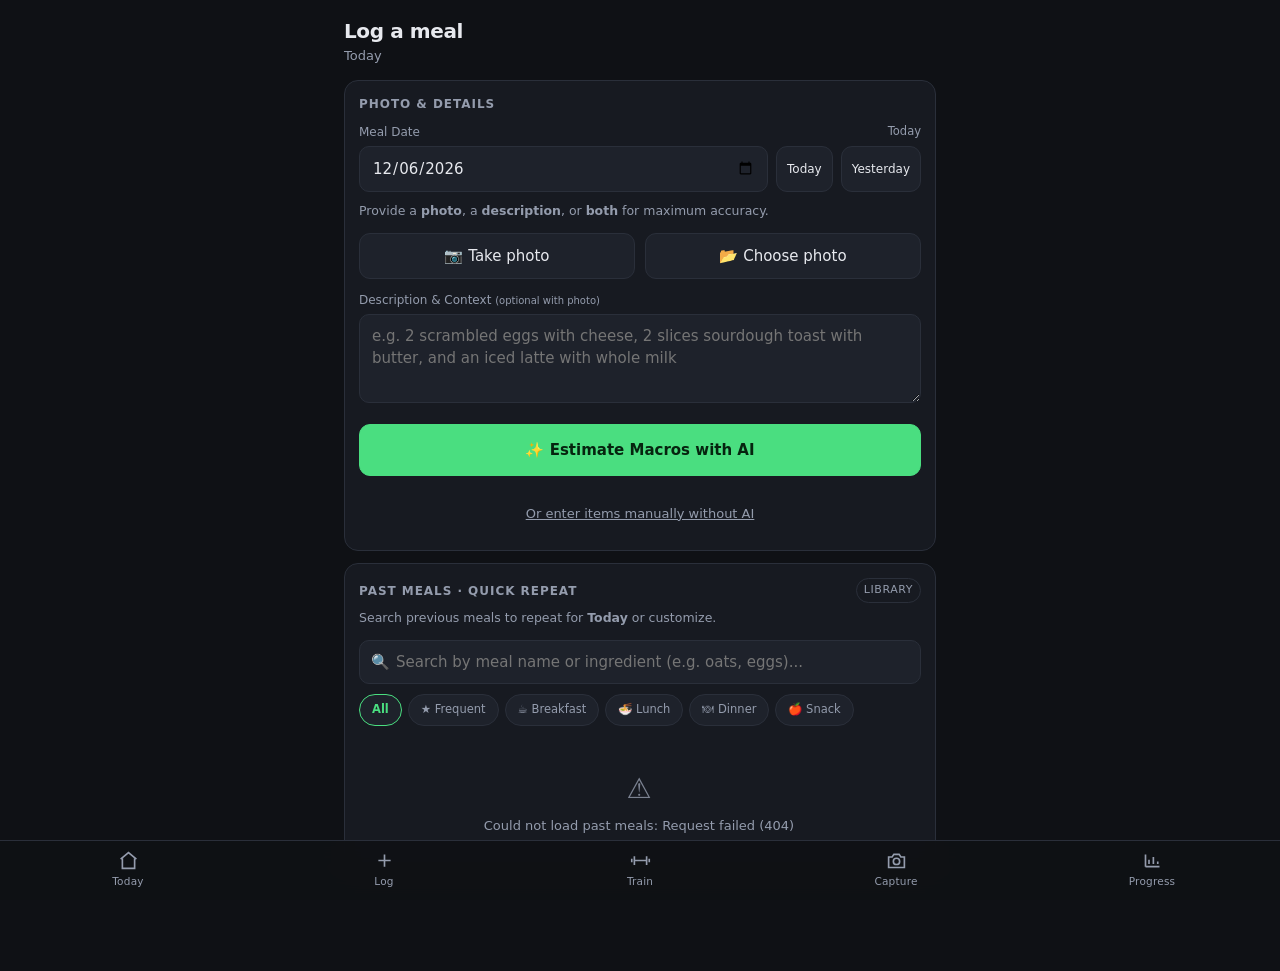
==== commit c6f6e8fa: "feat: add searchable database of past meals with repeat and tweak actions under log tool" ====
--- a/static/log.html
+++ b/static/log.html
@@ -47,6 +47,11 @@
     <!-- Selected photo thumbnail with remove button -->
     <div id="intake-photo-box" class="hidden" style="position:relative;margin-bottom:12px">
       <img id="intake-photo-thumb" alt="Selected meal photo" style="width:100%;max-height:220px;object-fit:cover;border-radius:10px;border:1px solid var(--line);display:block">
+      <div id="intake-photo-fallback" class="hidden" style="padding:22px 14px;background:var(--surface-2);border:1px solid var(--line);border-radius:10px;text-align:center;font-size:13px;color:var(--text)">
+        <span style="font-size:26px;display:block;margin-bottom:4px">📷</span>
+        <strong id="intake-fallback-name">Photo selected</strong>
+        <div id="intake-fallback-info" class="muted" style="font-size:11.5px;margin-top:3px">Ready for AI analysis</div>
+      </div>
       <button type="button" id="btn-remove-photo" style="position:absolute;top:8px;right:8px;background:rgba(0,0,0,.75);color:#fff;border:0;border-radius:50%;width:28px;height:28px;cursor:pointer;font-size:17px;line-height:1;display:flex;align-items:center;justify-content:center" title="Remove photo">&times;</button>
     </div>
 
@@ -67,6 +72,39 @@
       <button type="button" id="btn-manual" style="background:none;border:0;color:var(--muted);text-decoration:underline;cursor:pointer;font-size:13px;padding:4px">
         Or enter items manually without AI
       </button>
+    </div>
+  </section>
+
+  <!-- PAST MEALS: searchable database & quick repeat -->
+  <section class="card" id="step-past-meals">
+    <div style="display:flex;align-items:center;justify-content:space-between;margin-bottom:6px">
+      <h2 style="margin:0">Past Meals &middot; Quick Repeat</h2>
+      <span id="past-meals-badge" class="chip" style="font-size:11px">Library</span>
+    </div>
+    <p class="muted" style="font-size:12.5px;margin:0 0 12px">
+      Search previous meals to repeat for <strong id="repeat-target-date-label">Today</strong> or customize.
+    </p>
+
+    <!-- Search box -->
+    <div class="past-search-wrap">
+      <span class="past-search-icon" aria-hidden="true">&#128269;</span>
+      <input type="search" id="past-meals-search" placeholder="Search by meal name or ingredient (e.g. oats, eggs)..." autocomplete="off" aria-label="Search past meals">
+      <button type="button" id="btn-clear-search" class="past-search-clear hidden" aria-label="Clear search">&times;</button>
+    </div>
+
+    <!-- Filter chips: All, Frequent, Breakfast, Lunch, Dinner, Snack -->
+    <div class="past-filters" role="tablist" aria-label="Filter past meals">
+      <button type="button" class="past-filter-btn active" data-filter="all">All</button>
+      <button type="button" class="past-filter-btn" data-filter="frequent">&#9733; Frequent</button>
+      <button type="button" class="past-filter-btn" data-filter="breakfast">&#9749; Breakfast</button>
+      <button type="button" class="past-filter-btn" data-filter="lunch">&#127836; Lunch</button>
+      <button type="button" class="past-filter-btn" data-filter="dinner">&#127869; Dinner</button>
+      <button type="button" class="past-filter-btn" data-filter="snack">&#127822; Snack</button>
+    </div>
+
+    <!-- Meal cards list -->
+    <div id="past-meals-list" class="past-meals-list" role="region" aria-live="polite">
+      <div class="past-empty-state">Loading previous meals&hellip;</div>
     </div>
   </section>
 
@@ -166,6 +204,6 @@
   <a href="/capture"><svg viewBox="0 0 24 24"><path d="M3 8h4l2-3h6l2 3h4v12H3z"/><circle cx="12" cy="13" r="3.6"/></svg>Capture</a>
   <a href="/progress"><svg viewBox="0 0 24 24"><path d="M4 19V5M4 19h16"/><path d="M8 16v-5M13 16V8M18 16v-3"/></svg>Progress</a>
 </nav>
-<script type="module" src="/static/js/log.js?v=20260928"></script>
+<script type="module" src="/static/js/log.js?v=20261014"></script>
 </body>
 </html>
--- a/static/css/app.css
+++ b/static/css/app.css
@@ -1783,7 +1783,218 @@
   40%, 80% { transform: translateX(8px); }
 }
 
-
-
-
-
+/* --- past meals searchable database --- */
+.past-search-wrap {
+  position: relative;
+  margin-bottom: 10px;
+}
+.past-search-icon {
+  position: absolute;
+  left: 12px;
+  top: 50%;
+  transform: translateY(-50%);
+  color: var(--muted);
+  font-size: 15px;
+  pointer-events: none;
+}
+#past-meals-search {
+  padding-left: 36px;
+  padding-right: 36px;
+  min-height: 44px;
+}
+.past-search-clear {
+  position: absolute;
+  right: 6px;
+  top: 50%;
+  transform: translateY(-50%);
+  background: none;
+  border: 0;
+  color: var(--muted);
+  font-size: 20px;
+  cursor: pointer;
+  padding: 4px 8px;
+  min-height: auto;
+  line-height: 1;
+}
+.past-search-clear:hover {
+  color: var(--text);
+}
+.past-filters {
+  display: flex;
+  gap: 6px;
+  overflow-x: auto;
+  padding-bottom: 6px;
+  margin-bottom: 12px;
+  scrollbar-width: none;
+  -webkit-overflow-scrolling: touch;
+}
+.past-filters::-webkit-scrollbar {
+  display: none;
+}
+.past-filter-btn {
+  background: var(--surface-2);
+  border: 1px solid var(--line);
+  color: var(--muted);
+  font-size: 11.5px;
+  padding: 5px 12px;
+  border-radius: 99px;
+  cursor: pointer;
+  white-space: nowrap;
+  min-height: 32px;
+  flex: none;
+  transition: all .15s ease;
+}
+.past-filter-btn.active {
+  background: var(--surface-2);
+  border-color: var(--accent);
+  color: var(--accent);
+  font-weight: 600;
+}
+.past-meals-list {
+  display: flex;
+  flex-direction: column;
+  gap: 10px;
+  max-height: 480px;
+  overflow-y: auto;
+  padding-right: 2px;
+}
+.past-meal-card {
+  background: var(--surface-2);
+  border: 1px solid var(--line);
+  border-radius: 12px;
+  padding: 11px 12px;
+  display: flex;
+  gap: 11px;
+  align-items: flex-start;
+  transition: border-color .15s ease;
+}
+.past-meal-card:hover {
+  border-color: rgba(255, 255, 255, 0.15);
+}
+.past-meal-thumb-wrap {
+  width: 48px;
+  height: 48px;
+  border-radius: 9px;
+  flex: none;
+  overflow: hidden;
+  background: var(--surface);
+  display: flex;
+  align-items: center;
+  justify-content: center;
+}
+.past-meal-thumb-wrap img {
+  width: 100%;
+  height: 100%;
+  object-fit: cover;
+}
+.past-meal-thumb-wrap .thumb-none {
+  width: 100%;
+  height: 100%;
+  display: flex;
+  align-items: center;
+  justify-content: center;
+  font-size: 22px;
+  filter: grayscale(.2);
+}
+.past-meal-body {
+  flex: 1;
+  min-width: 0;
+}
+.past-meal-header {
+  display: flex;
+  align-items: center;
+  gap: 6px;
+  margin-bottom: 2px;
+}
+.past-meal-title {
+  font-size: 14px;
+  font-weight: 600;
+  color: var(--text);
+  white-space: nowrap;
+  overflow: hidden;
+  text-overflow: ellipsis;
+}
+.past-meal-frequent-badge {
+  font-size: 10px;
+  background: rgba(251, 191, 36, 0.15);
+  color: var(--carbs);
+  border: 1px solid rgba(251, 191, 36, 0.3);
+  border-radius: 99px;
+  padding: 1px 6px;
+  flex: none;
+  font-weight: 600;
+}
+.past-meal-meta {
+  font-size: 12px;
+  color: var(--muted);
+  display: flex;
+  align-items: baseline;
+  flex-wrap: wrap;
+  gap: 4px 6px;
+  margin-bottom: 4px;
+}
+.past-meal-kcal strong {
+  color: var(--text);
+  font-size: 13px;
+}
+.past-meal-macros {
+  font-size: 11.5px;
+  color: var(--muted);
+}
+.past-meal-items-preview {
+  font-size: 11.5px;
+  color: var(--muted);
+  white-space: nowrap;
+  overflow: hidden;
+  text-overflow: ellipsis;
+  opacity: .9;
+}
+.past-meal-actions {
+  display: flex;
+  flex-direction: column;
+  gap: 6px;
+  flex: none;
+  margin-left: 4px;
+}
+.past-meal-actions .btn-repeat {
+  background: var(--accent);
+  border-color: var(--accent);
+  color: #06240f;
+  font-weight: 600;
+  font-size: 12px;
+  padding: 0 10px;
+  min-height: 32px;
+  border-radius: 8px;
+}
+.past-meal-actions .btn-tweak {
+  background: var(--surface);
+  border-color: var(--line);
+  color: var(--muted);
+  font-size: 11.5px;
+  padding: 0 8px;
+  min-height: 28px;
+  border-radius: 8px;
+}
+.past-meal-actions .btn-tweak:hover {
+  color: var(--text);
+  border-color: var(--muted);
+}
+.past-empty-state {
+  text-align: center;
+  padding: 24px 14px;
+  color: var(--muted);
+  font-size: 13px;
+  line-height: 1.5;
+}
+.past-empty-icon {
+  font-size: 28px;
+  display: block;
+  margin-bottom: 6px;
+  opacity: .8;
+}
+
+
+
+
+
+
